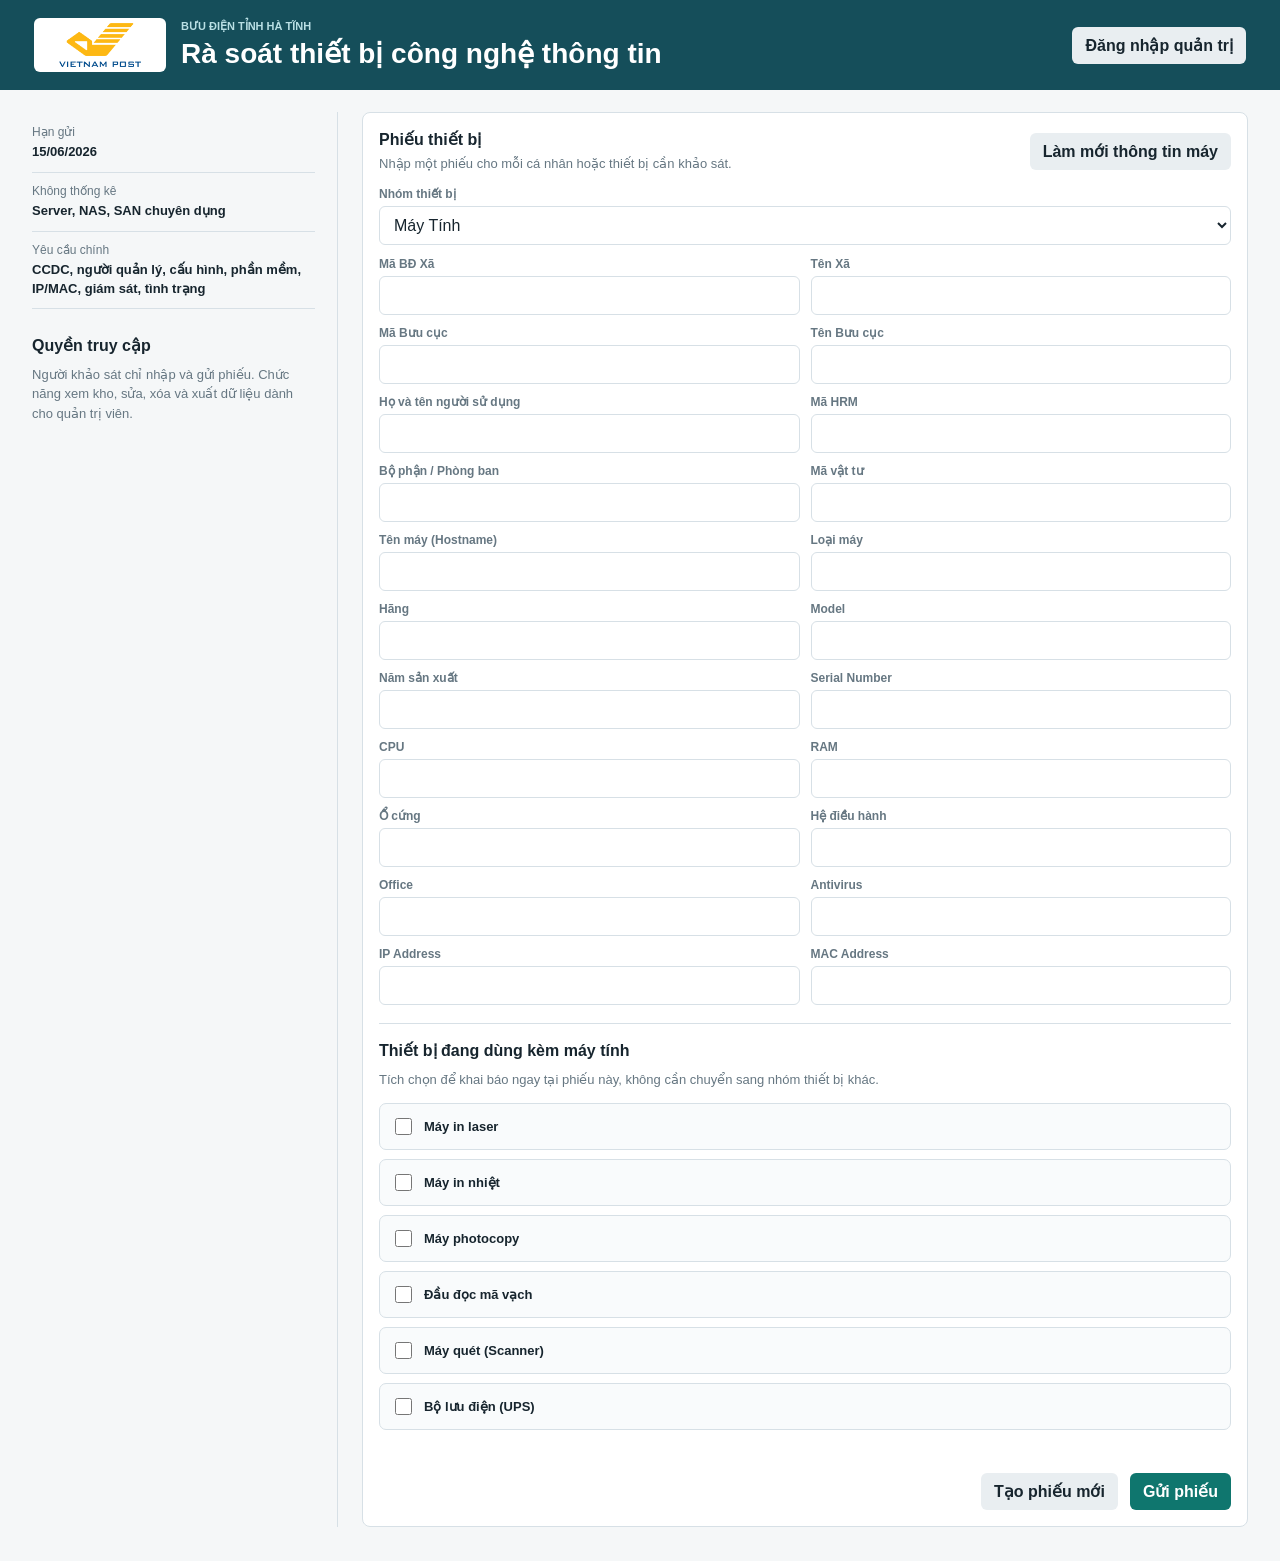
==== static/index.html @ b96cb3dd "Trien khai web tinh GitHub Pages - khong can server Python" ====
<!doctype html>
<html lang="vi">
  <head>
    <meta charset="utf-8" />
    <meta name="viewport" content="width=device-width, initial-scale=1" />
    <title>Bưu điện tỉnh Hà Tĩnh – Rà soát thiết bị CNTT</title>
    <meta name="description" content="Công cụ rà soát thiết bị CNTT – Bưu điện tỉnh Hà Tĩnh. Nhập phiếu khảo sát máy tính, máy in, thiết bị mạng và các thiết bị CNTT khác." />
    <link rel="stylesheet" href="styles.css" />
    <!-- SheetJS để đọc/ghi Excel phía trình duyệt -->
    <script src="https://cdn.sheetjs.com/xlsx-0.20.3/package/dist/xlsx.full.min.js"></script>
  </head>
  <body>
    <header class="topbar">
      <div class="brand">
        <img src="vnpost-logo.png" alt="Vietnam Post" class="brand-logo" />
        <div>
          <p class="eyebrow">BƯU ĐIỆN TỈNH HÀ TĨNH</p>
          <h1>Rà soát thiết bị công nghệ thông tin</h1>
        </div>
      </div>
      <div class="top-actions">
        <button id="btn-admin-login" class="ghost">Đăng nhập quản trị</button>
        <button id="btn-admin-logout" class="ghost is-hidden">Đăng xuất</button>
        <button id="btn-export-json" class="ghost admin-only is-hidden">Xuất JSON</button>
        <button id="btn-export-excel" class="primary admin-only is-hidden">Xuất Excel mẫu</button>
      </div>
    </header>

    <main class="layout">
      <aside class="rail">
        <section>
          <h2></h2>
          <dl class="facts">
            <div><dt>Hạn gửi</dt><dd>15/06/2026</dd></div>
            <div><dt>Không thống kê</dt><dd>Server, NAS, SAN chuyên dụng</dd></div>
            <div><dt>Yêu cầu chính</dt><dd>CCDC, người quản lý, cấu hình, phần mềm, IP/MAC, giám sát, tình trạng</dd></div>
          </dl>
        </section>
        <section class="admin-only is-hidden">
          <h2>Nhập từ Excel đã điền</h2>
          <label class="drop" for="excel-file">
            <span id="file-name">Chọn file .xlsx</span>
            <small>Đọc các sheet đúng biểu mẫu rà soát</small>
          </label>
          <input id="excel-file" type="file" accept=".xlsx" hidden />
          <button id="btn-import" class="primary block" disabled>Nhập vào kho</button>
          <p id="import-status" class="status"></p>
        </section>
        <section class="admin-only is-hidden">
          <h2>Lọc nhanh</h2>
          <input id="search" class="input" placeholder="Tìm bưu cục, serial, hostname..." />
          <select id="category-filter" class="input"></select>
          <button id="btn-reset" class="danger block">Xóa dữ liệu đang lưu</button>
        </section>
        <section class="access-note">
          <h2>Quyền truy cập</h2>
          <p>Người khảo sát chỉ nhập và gửi phiếu. Chức năng xem kho, sửa, xóa và xuất dữ liệu dành cho quản trị viên.</p>
        </section>
      </aside>

      <section class="workspace">
        <form id="record-form" class="form-panel">
          <div class="form-head">
            <div>
              <h2>Phiếu thiết bị</h2>
              <p id="form-hint">Nhập một phiếu cho mỗi cá nhân hoặc thiết bị cần khảo sát.</p>
            </div>
            <button type="button" id="btn-local-info" class="ghost">Làm mới thông tin máy</button>
          </div>
          <div class="form-row">
            <label>
              <span>Nhóm thiết bị</span>
              <select id="category" class="input" required></select>
            </label>
          </div>
          <div id="dynamic-fields" class="fields"></div>
          <section id="attachment-section" class="attachment-section is-hidden">
            <div class="attachment-heading">
              <h2>Thiết bị đang dùng kèm máy tính</h2>
              <p>Tích chọn để khai báo ngay tại phiếu này, không cần chuyển sang nhóm thiết bị khác.</p>
            </div>
            <div id="attachment-options" class="attachment-options"></div>
          </section>
          <p id="form-status" class="status form-status"></p>
          <div class="form-actions">
            <button type="button" id="btn-new" class="ghost">Tạo phiếu mới</button>
            <button type="submit" class="primary">Gửi phiếu</button>
          </div>
        </form>

        <section id="admin-dashboard" class="admin-only is-hidden admin-dashboard">
          <section class="kpis" id="kpis"></section>
          <section class="list-panel">
            <div class="section-head">
              <h2>Dữ liệu đã ghi nhận</h2>
              <span id="record-count">0 bản ghi</span>
            </div>
            <div class="table-wrap">
              <table>
                <thead>
                  <tr>
                    <th>Nhóm</th>
                    <th>Bưu cục/Bộ phận</th>
                    <th>Tài sản</th>
                    <th>Định danh</th>
                    <th>Tình trạng</th>
                    <th></th>
                  </tr>
                </thead>
                <tbody id="record-body"></tbody>
              </table>
            </div>
          </section>
          <section class="analysis">
            <div>
              <h2>Thống kê theo nhóm</h2>
              <div id="category-bars" class="bars"></div>
            </div>
            <div>
              <h2>Đơn vị có nhiều thiết bị</h2>
              <div id="unit-bars" class="bars"></div>
            </div>
            <div>
              <h2>Tình trạng thiết bị</h2>
              <div id="status-bars" class="bars"></div>
            </div>
          </section>
        </section>
      </section>
    </main>

    <!-- Dialog đăng nhập quản trị bằng GitHub Personal Access Token -->
    <dialog id="admin-dialog" class="admin-dialog">
      <form id="admin-login-form" method="dialog">
        <div class="dialog-head">
          <h2>Đăng nhập quản trị</h2>
          <button type="button" id="btn-close-dialog" class="icon-button" aria-label="Đóng">×</button>
        </div>
        <label>
          <span>GitHub Personal Access Token</span>
          <input id="admin-password" class="input" type="password"
                 placeholder="github_pat_..." autocomplete="current-password" required />
        </label>
        <small style="color:var(--text-muted,#888);display:block;margin-top:4px">
          Tạo tại GitHub → Settings → Developer settings → Fine-grained tokens.<br>
          Cấp quyền <strong>Contents: Read &amp; Write</strong> cho repo Check_thiet_bi.
        </small>
        <label style="display:flex;align-items:center;gap:8px;margin-top:12px;cursor:pointer">
          <input type="checkbox" id="chk-save-write-token" checked />
          <span style="font-size:0.9em">Lưu token trên máy này để nhân viên có thể gửi phiếu</span>
        </label>
        <p id="admin-login-status" class="status"></p>
        <button type="submit" class="primary block">Đăng nhập</button>
      </form>
    </dialog>

    <script src="github-config.js"></script>
    <script src="app.js"></script>
  </body>
</html>
---- static/styles.css ----
:root {
  --ink: #17252e;
  --muted: #667782;
  --line: #d7e0e6;
  --canvas: #f5f7f8;
  --surface: #ffffff;
  --primary: #0f766e;
  --primary-dark: #115e59;
  --danger: #b42318;
  --warning: #b45309;
  --good: #167044;
  --soft: #e7f5f3;
  font-family: "Segoe UI", Arial, sans-serif;
  color: var(--ink);
  background: var(--canvas);
}

* {
  box-sizing: border-box;
}

body {
  margin: 0;
  min-width: 320px;
}

button,
input,
select,
textarea {
  font: inherit;
}

button {
  border: 0;
  border-radius: 6px;
  padding: 9px 13px;
  font-weight: 650;
  cursor: pointer;
}

button:disabled {
  opacity: 0.45;
  cursor: not-allowed;
}

.primary {
  background: var(--primary);
  color: white;
}

.primary:hover {
  background: var(--primary-dark);
}

.ghost {
  background: #e9eef1;
  color: var(--ink);
}

.danger {
  background: #fee4e2;
  color: var(--danger);
}

.block {
  width: 100%;
}

.topbar {
  min-height: 78px;
  padding: 18px clamp(18px, 3vw, 34px);
  display: flex;
  align-items: center;
  justify-content: space-between;
  gap: 18px;
  background: #154e5a;
  color: #fff;
}

.brand {
  display: flex;
  align-items: center;
  gap: 15px;
  min-width: 0;
}

.brand-logo {
  width: 132px;
  height: 54px;
  object-fit: contain;
  flex: 0 0 auto;
  border-radius: 6px;
  padding: 5px 8px;
  background: #fff;
}

h1,
h2 {
  margin: 0;
  letter-spacing: 0;
}

h1 {
  font-size: clamp(20px, 2.2vw, 28px);
  line-height: 1.2;
}

h2 {
  font-size: 16px;
  line-height: 1.35;
}

.eyebrow {
  margin: 0 0 4px;
  color: #b9dfe4;
  text-transform: uppercase;
  font-size: 11px;
  font-weight: 800;
  letter-spacing: 0;
}

.top-actions {
  display: flex;
  gap: 10px;
  flex-wrap: wrap;
  justify-content: flex-end;
}

.is-hidden {
  display: none !important;
}

.layout {
  max-width: 1540px;
  margin: 0 auto;
  padding: 22px clamp(14px, 2.6vw, 32px) 34px;
  display: grid;
  grid-template-columns: 306px minmax(0, 1fr);
  gap: 24px;
}

.rail {
  border-right: 1px solid var(--line);
  padding-right: 22px;
  display: flex;
  flex-direction: column;
  gap: 26px;
}

.facts {
  margin: 13px 0 0;
  display: grid;
  gap: 11px;
}

.facts div {
  border-bottom: 1px solid var(--line);
  padding-bottom: 10px;
}

.facts dt {
  color: var(--muted);
  font-size: 12px;
}

.facts dd {
  margin: 4px 0 0;
  font-size: 13px;
  font-weight: 650;
  line-height: 1.45;
}

.drop {
  margin: 12px 0 10px;
  min-height: 92px;
  border: 1px dashed #93a7b0;
  border-radius: 8px;
  background: var(--surface);
  display: grid;
  align-content: center;
  gap: 5px;
  padding: 15px;
  cursor: pointer;
}

.drop span {
  font-weight: 700;
  overflow-wrap: anywhere;
}

.drop small,
.status,
#form-hint {
  color: var(--muted);
  line-height: 1.45;
}

.status {
  min-height: 20px;
  margin: 8px 0 0;
  font-size: 13px;
}

.form-status {
  font-weight: 650;
}

.form-status.is-success {
  color: var(--good);
}

.form-status.is-error {
  color: var(--danger);
}

.input {
  width: 100%;
  min-height: 39px;
  border: 1px solid var(--line);
  border-radius: 6px;
  background: var(--surface);
  padding: 8px 10px;
  color: var(--ink);
}

.rail .input {
  margin-bottom: 9px;
}

.workspace {
  min-width: 0;
  display: grid;
  gap: 18px;
}

.access-note p,
.attachment-heading p {
  margin: 8px 0 0;
  color: var(--muted);
  font-size: 13px;
  line-height: 1.5;
}

.kpis {
  display: grid;
  grid-template-columns: repeat(6, minmax(120px, 1fr));
  gap: 10px;
}

.kpi {
  background: var(--surface);
  border: 1px solid var(--line);
  border-radius: 8px;
  padding: 12px 13px;
}

.kpi span {
  display: block;
  color: var(--muted);
  font-size: 12px;
  line-height: 1.3;
}

.kpi strong {
  display: block;
  margin-top: 6px;
  font-size: 22px;
  line-height: 1.1;
}

.kpi.warn strong {
  color: var(--warning);
}

.kpi.bad strong {
  color: var(--danger);
}

.entry-grid {
  display: grid;
  grid-template-columns: minmax(360px, 0.9fr) minmax(420px, 1.1fr);
  gap: 18px;
  align-items: start;
}

.form-panel,
.list-panel,
.analysis > div {
  background: var(--surface);
  border: 1px solid var(--line);
  border-radius: 8px;
}

.form-panel {
  padding: 16px;
  max-width: 1080px;
}

.form-head,
.section-head,
.form-actions {
  display: flex;
  align-items: center;
  justify-content: space-between;
  gap: 12px;
}

.form-head {
  margin-bottom: 14px;
}

.form-head p {
  margin: 4px 0 0;
  font-size: 13px;
}

.form-row {
  margin-bottom: 12px;
}

label span {
  display: block;
  margin-bottom: 5px;
  color: var(--muted);
  font-size: 12px;
  font-weight: 650;
}

.fields {
  display: grid;
  grid-template-columns: repeat(2, minmax(0, 1fr));
  gap: 11px;
}

.fields label.is-wide {
  grid-column: 1 / -1;
}

textarea.input {
  min-height: 72px;
  resize: vertical;
}

.form-actions {
  margin-top: 15px;
  justify-content: flex-end;
}

.attachment-section {
  margin-top: 18px;
  border-top: 1px solid var(--line);
  padding-top: 16px;
}

.attachment-options {
  margin-top: 13px;
  display: grid;
  gap: 9px;
}

.attachment-item {
  border: 1px solid var(--line);
  border-radius: 7px;
  background: #f9fbfc;
  padding: 11px;
}

.attachment-toggle {
  display: flex;
  align-items: center;
  gap: 9px;
  font-weight: 700;
  cursor: pointer;
}

.attachment-toggle input {
  width: 17px;
  height: 17px;
  accent-color: var(--primary);
}

.attachment-toggle span {
  margin: 0;
  color: var(--ink);
  font-size: 13px;
}

.attachment-fields {
  margin-top: 10px;
  display: grid;
  grid-template-columns: minmax(0, 1fr) minmax(180px, 0.55fr);
  gap: 10px;
}

.admin-dashboard {
  display: grid;
  gap: 18px;
}

.list-panel {
  min-width: 0;
  overflow: hidden;
}

.section-head {
  padding: 14px 15px;
  border-bottom: 1px solid var(--line);
}

.section-head span {
  color: var(--muted);
  font-size: 13px;
}

.table-wrap {
  overflow: auto;
  max-height: 646px;
}

table {
  width: 100%;
  border-collapse: collapse;
  min-width: 760px;
}

th,
td {
  border-bottom: 1px solid var(--line);
  padding: 9px 10px;
  text-align: left;
  vertical-align: top;
  font-size: 13px;
  line-height: 1.35;
}

th {
  position: sticky;
  top: 0;
  z-index: 1;
  background: #eef4f6;
  color: #41545f;
  font-weight: 750;
}

td:last-child {
  width: 112px;
  white-space: nowrap;
}

.row-actions {
  display: flex;
  gap: 6px;
}

.row-actions button {
  padding: 6px 8px;
  font-size: 12px;
}

.pill {
  display: inline-flex;
  align-items: center;
  border-radius: 999px;
  padding: 3px 8px;
  background: var(--soft);
  color: #155e75;
  font-size: 12px;
  font-weight: 700;
}

.analysis {
  display: grid;
  grid-template-columns: repeat(3, minmax(0, 1fr));
  gap: 18px;
}

.analysis > div {
  padding: 15px;
}

.bars {
  margin-top: 12px;
  display: grid;
  gap: 9px;
}

.bar-row {
  display: grid;
  grid-template-columns: minmax(95px, 1fr) 56px;
  gap: 9px;
  align-items: center;
}

.bar-label {
  min-width: 0;
  overflow: hidden;
  text-overflow: ellipsis;
  white-space: nowrap;
  color: var(--muted);
  font-size: 12px;
}

.bar-track {
  grid-column: 1 / -1;
  height: 8px;
  border-radius: 999px;
  background: #e5ebef;
  overflow: hidden;
}

.bar-fill {
  height: 100%;
  min-width: 2px;
  background: var(--primary);
}

.admin-dialog {
  width: min(390px, calc(100vw - 28px));
  border: 0;
  border-radius: 8px;
  padding: 0;
  box-shadow: 0 22px 70px rgba(23, 37, 46, 0.28);
}

.admin-dialog::backdrop {
  background: rgba(17, 34, 43, 0.58);
}

.admin-dialog form {
  padding: 18px;
}

.dialog-head {
  margin-bottom: 16px;
  display: flex;
  align-items: center;
  justify-content: space-between;
  gap: 12px;
}

.icon-button {
  width: 34px;
  height: 34px;
  padding: 0;
  border-radius: 50%;
  background: #edf1f3;
  color: var(--ink);
  font-size: 22px;
  line-height: 1;
}

@media (max-width: 1180px) {
  .layout,
  .entry-grid,
  .analysis {
    grid-template-columns: 1fr;
  }

  .rail {
    border-right: 0;
    padding-right: 0;
    border-bottom: 1px solid var(--line);
    padding-bottom: 18px;
  }

  .kpis {
    grid-template-columns: repeat(3, minmax(120px, 1fr));
  }

  .form-panel {
    max-width: none;
  }
}

@media (max-width: 720px) {
  .topbar,
  .form-head,
  .section-head {
    align-items: flex-start;
    flex-direction: column;
  }

  .kpis,
  .fields,
  .attachment-fields {
    grid-template-columns: 1fr;
  }

  .top-actions,
  .top-actions button {
    width: 100%;
  }

  .brand {
    align-items: flex-start;
  }

  .brand-logo {
    width: 96px;
    height: 46px;
  }
}
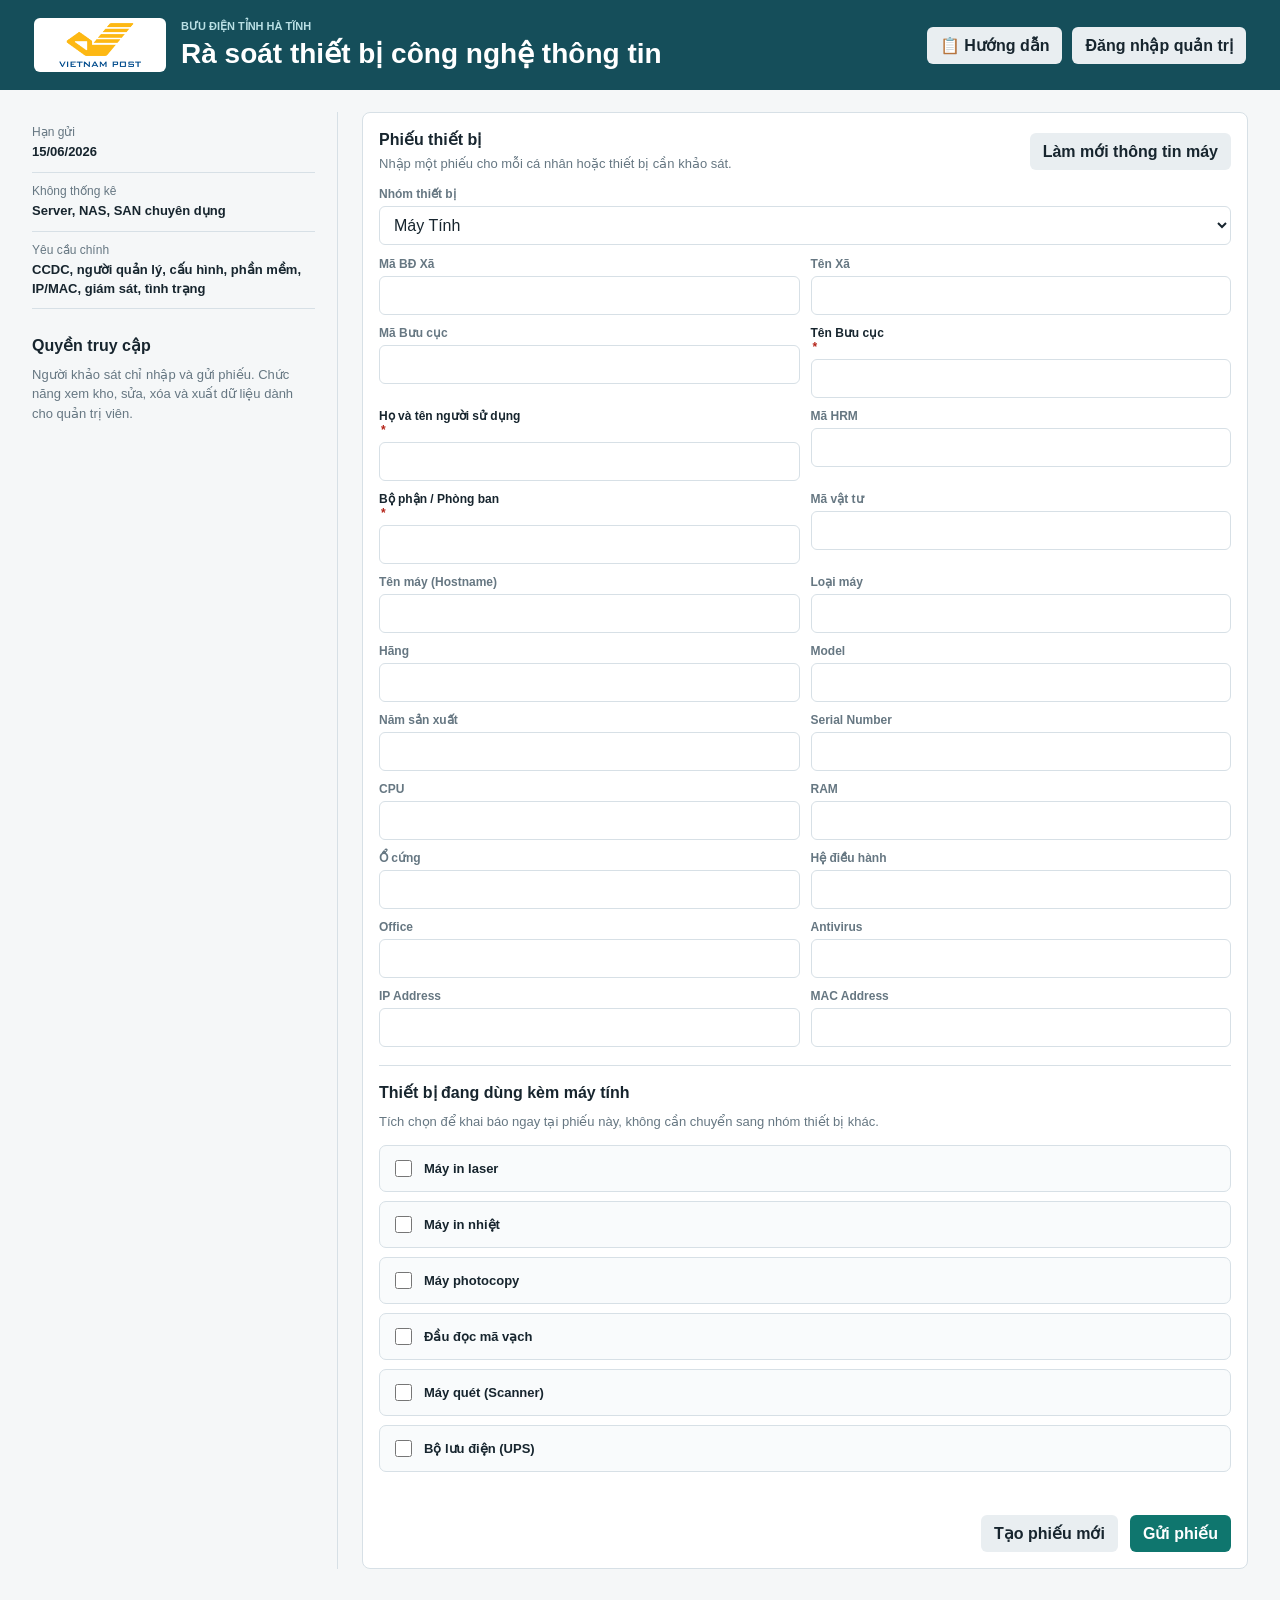
==== commit 69546952: "Cap nhat: bo Bat buoc Mavattv/Namsanxuat/Office, them validation, them trang huong dan" ====
--- a/static/index.html
+++ b/static/index.html
@@ -19,6 +19,7 @@
         </div>
       </div>
       <div class="top-actions">
+        <a href="huong_dan.html" target="_blank" class="ghost" style="padding:9px 13px;border-radius:6px;font-weight:650;text-decoration:none;background:#e9eef1;color:#17252e">📋 Hướng dẫn</a>
         <button id="btn-admin-login" class="ghost">Đăng nhập quản trị</button>
         <button id="btn-admin-logout" class="ghost is-hidden">Đăng xuất</button>
         <button id="btn-export-json" class="ghost admin-only is-hidden">Xuất JSON</button>
--- a/static/styles.css
+++ b/static/styles.css
@@ -214,6 +214,28 @@
   color: var(--danger);
 }
 
+/* ── Trường bắt buộc & validation ── */
+.req-mark {
+  color: var(--danger);
+  font-weight: 800;
+  margin-left: 2px;
+}
+
+label.is-required > span {
+  color: var(--ink);
+}
+
+.input-error {
+  border-color: var(--danger) !important;
+  background: #fff5f5 !important;
+  outline: 2px solid #fee2e2;
+}
+
+.input-error:focus {
+  outline-color: var(--danger);
+}
+
+
 .input {
   width: 100%;
   min-height: 39px;
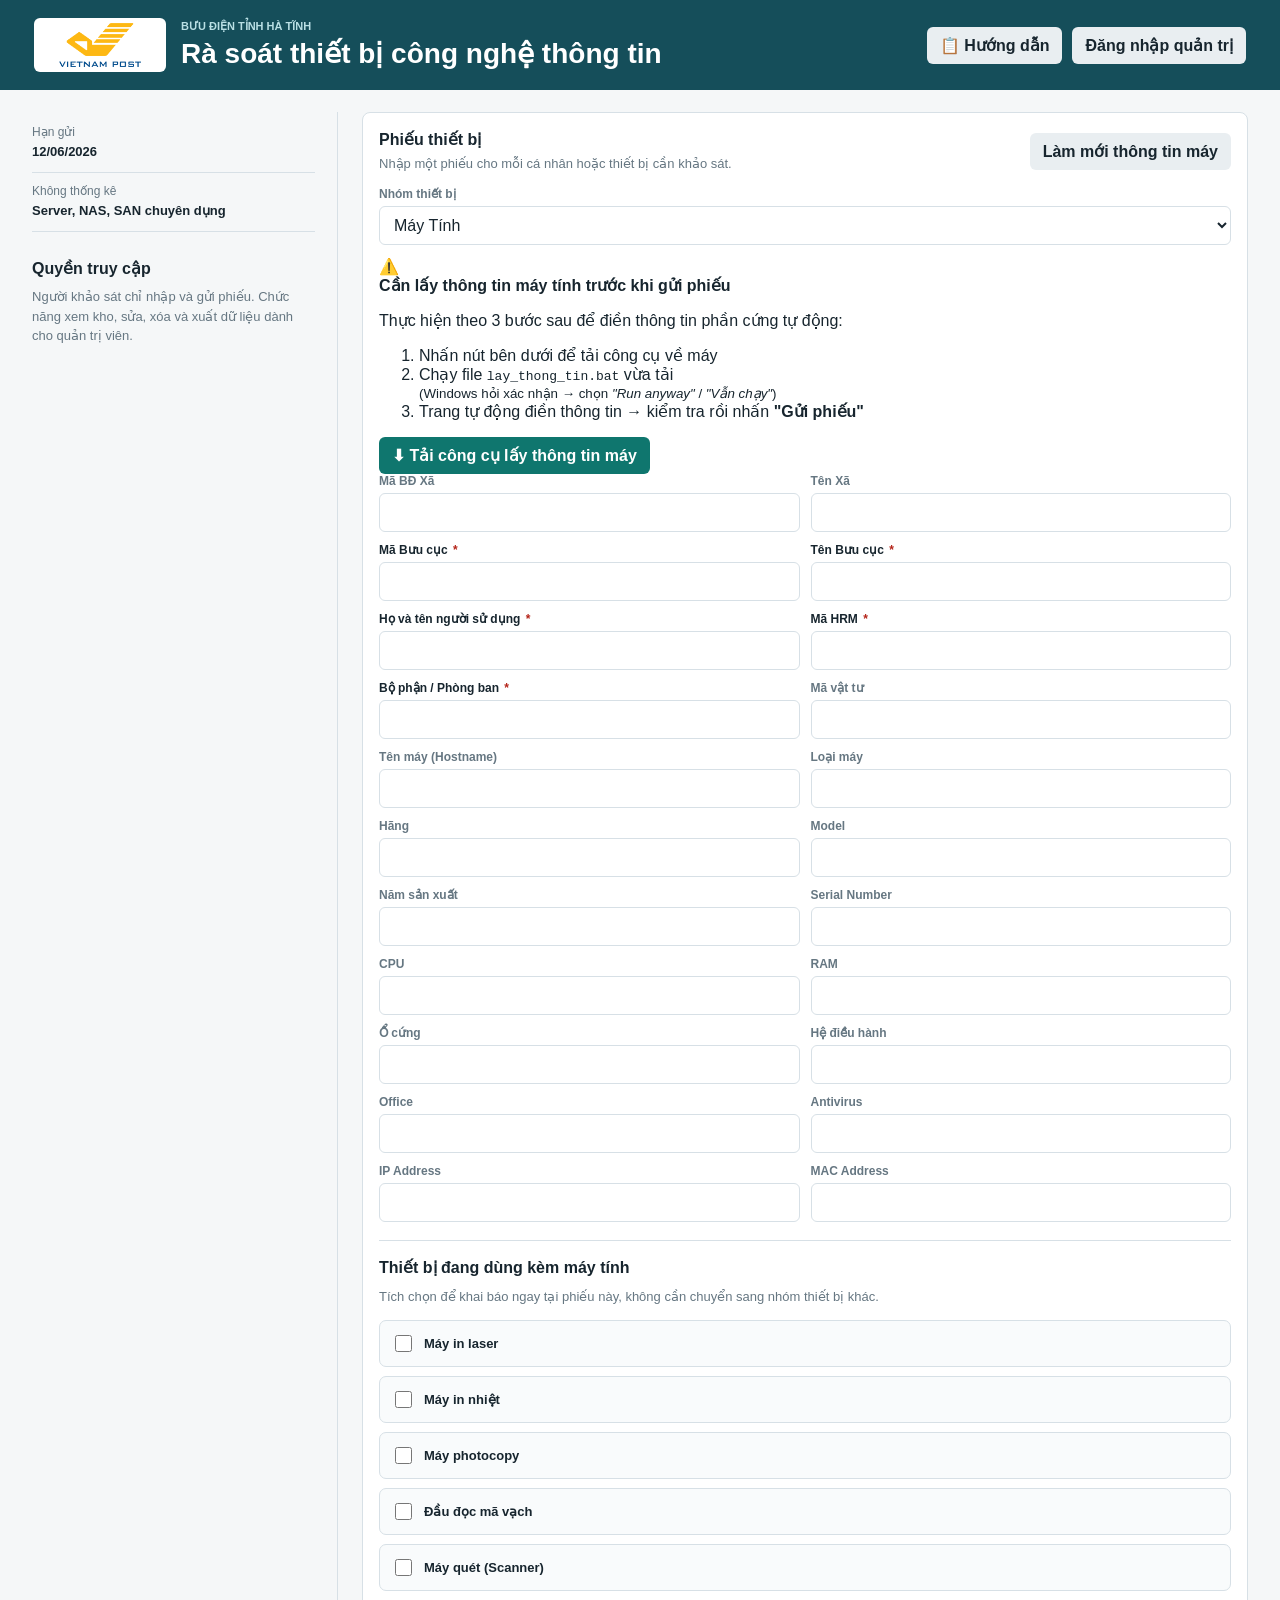
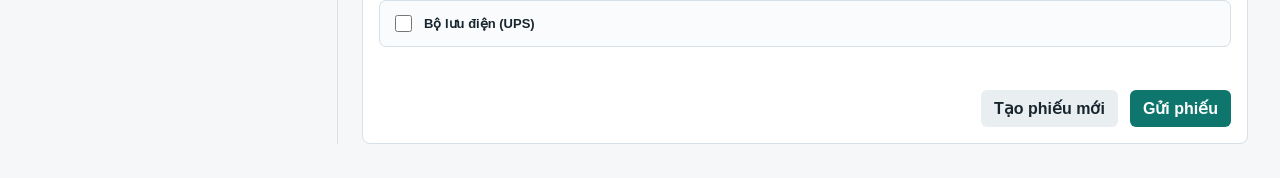
==== commit 2b520e98: "Trien khai ung dung len repo moi" ====
--- a/static/index.html
+++ b/static/index.html
@@ -32,9 +32,9 @@
         <section>
           <h2></h2>
           <dl class="facts">
-            <div><dt>Hạn gửi</dt><dd>15/06/2026</dd></div>
+            <div><dt>Hạn gửi</dt><dd>12/06/2026</dd></div>
             <div><dt>Không thống kê</dt><dd>Server, NAS, SAN chuyên dụng</dd></div>
-            <div><dt>Yêu cầu chính</dt><dd>CCDC, người quản lý, cấu hình, phần mềm, IP/MAC, giám sát, tình trạng</dd></div>
+         
           </dl>
         </section>
         <section class="admin-only is-hidden">
@@ -73,6 +73,21 @@
               <span>Nhóm thiết bị</span>
               <select id="category" class="input" required></select>
             </label>
+          </div>
+          <!-- Banner cảnh báo chưa lấy thông tin máy – chỉ hiện với nhóm Máy Tính -->
+          <div id="machine-info-banner" class="mib is-hidden" role="alert">
+            <div class="mib-icon">⚠️</div>
+            <div class="mib-body">
+              <strong>Cần lấy thông tin máy tính trước khi gửi phiếu</strong>
+              <p>Thực hiện theo 3 bước sau để điền thông tin phần cứng tự động:</p>
+              <ol class="mib-steps">
+                <li>Nhấn nút bên dưới để tải công cụ về máy</li>
+                <li>Chạy file <code>lay_thong_tin.bat</code> vừa tải<br>
+                    <small>(Windows hỏi xác nhận → chọn <em>"Run anyway"</em> / <em>"Vẫn chạy"</em>)</small></li>
+                <li>Trang tự động điền thông tin → kiểm tra rồi nhấn <strong>"Gửi phiếu"</strong></li>
+              </ol>
+              <button type="button" id="btn-mib-download" class="primary">⬇ Tải công cụ lấy thông tin máy</button>
+            </div>
           </div>
           <div id="dynamic-fields" class="fields"></div>
           <section id="attachment-section" class="attachment-section is-hidden">
--- a/static/styles.css
+++ b/static/styles.css
@@ -216,9 +216,11 @@
 
 /* ── Trường bắt buộc & validation ── */
 .req-mark {
+  display: inline !important;  /* Ghi đè label span { display:block } */
   color: var(--danger);
   font-weight: 800;
   margin-left: 2px;
+  vertical-align: baseline;
 }
 
 label.is-required > span {
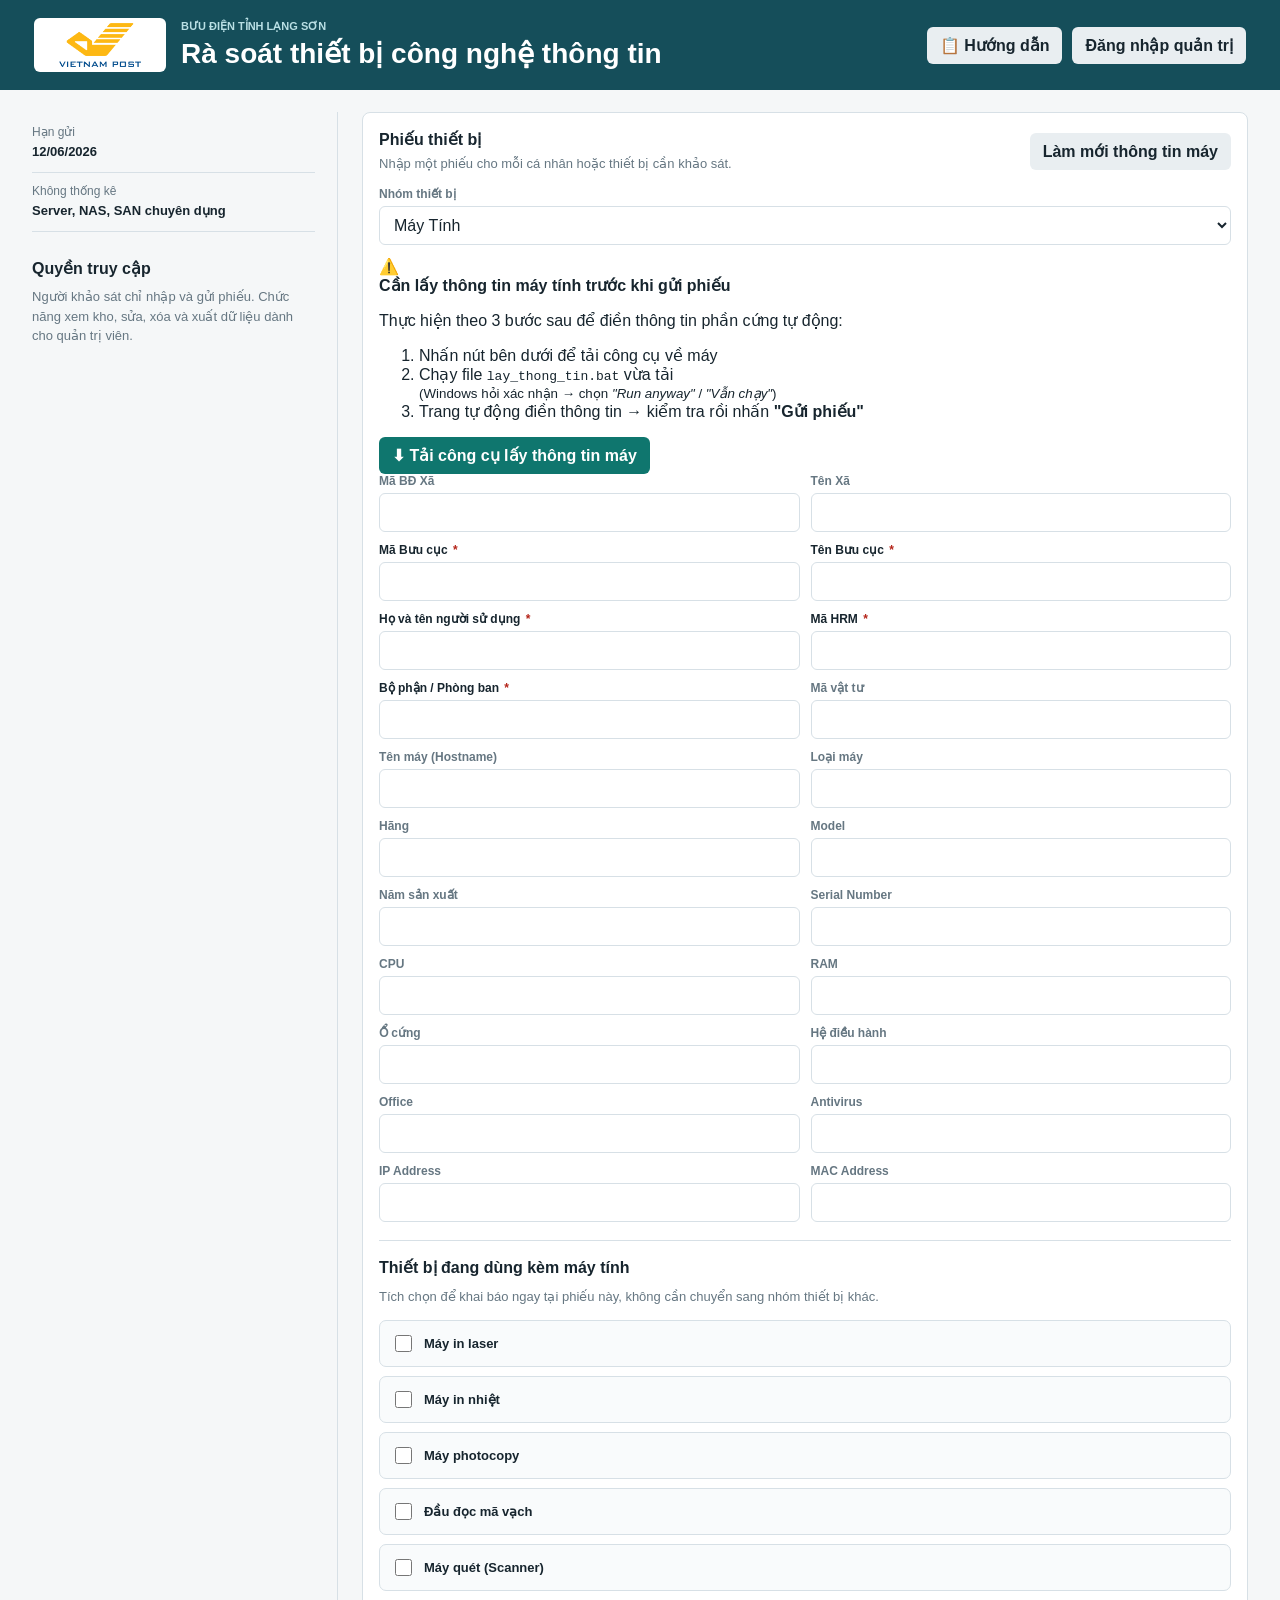
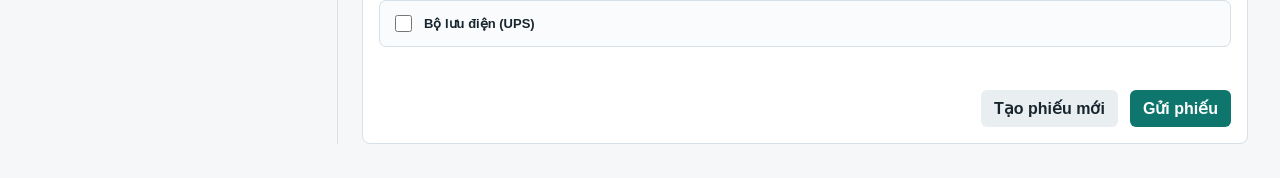
==== commit ee2fd45c: "Update index.html" ====
--- a/static/index.html
+++ b/static/index.html
@@ -3,7 +3,7 @@
   <head>
     <meta charset="utf-8" />
     <meta name="viewport" content="width=device-width, initial-scale=1" />
-    <title>Bưu điện tỉnh Hà Tĩnh – Rà soát thiết bị CNTT</title>
+    <title>Bưu điện tỉnh Lạng Sơn – Rà soát thiết bị CNTT</title>
     <meta name="description" content="Công cụ rà soát thiết bị CNTT – Bưu điện tỉnh Hà Tĩnh. Nhập phiếu khảo sát máy tính, máy in, thiết bị mạng và các thiết bị CNTT khác." />
     <link rel="stylesheet" href="styles.css" />
     <!-- SheetJS để đọc/ghi Excel phía trình duyệt -->
@@ -14,7 +14,7 @@
       <div class="brand">
         <img src="vnpost-logo.png" alt="Vietnam Post" class="brand-logo" />
         <div>
-          <p class="eyebrow">BƯU ĐIỆN TỈNH HÀ TĨNH</p>
+          <p class="eyebrow">BƯU ĐIỆN TỈNH LẠNG SƠN</p>
           <h1>Rà soát thiết bị công nghệ thông tin</h1>
         </div>
       </div>
